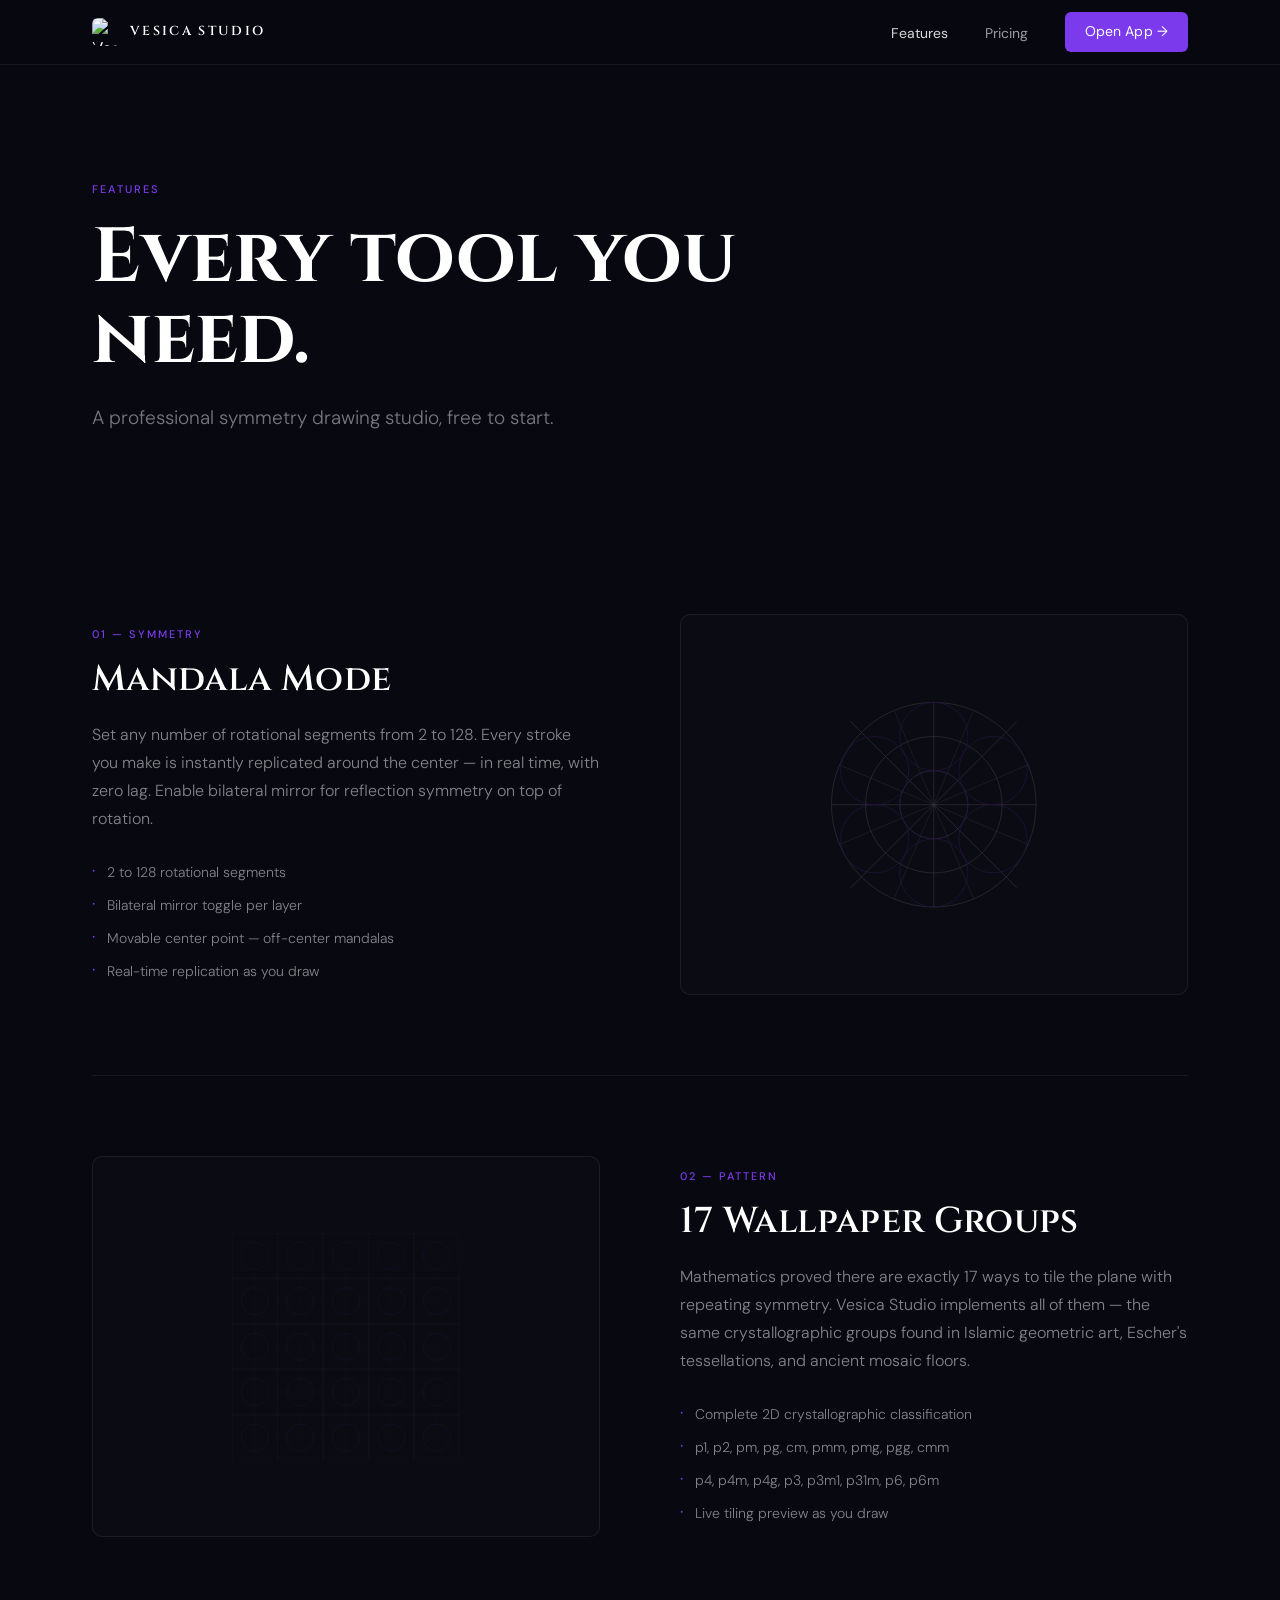
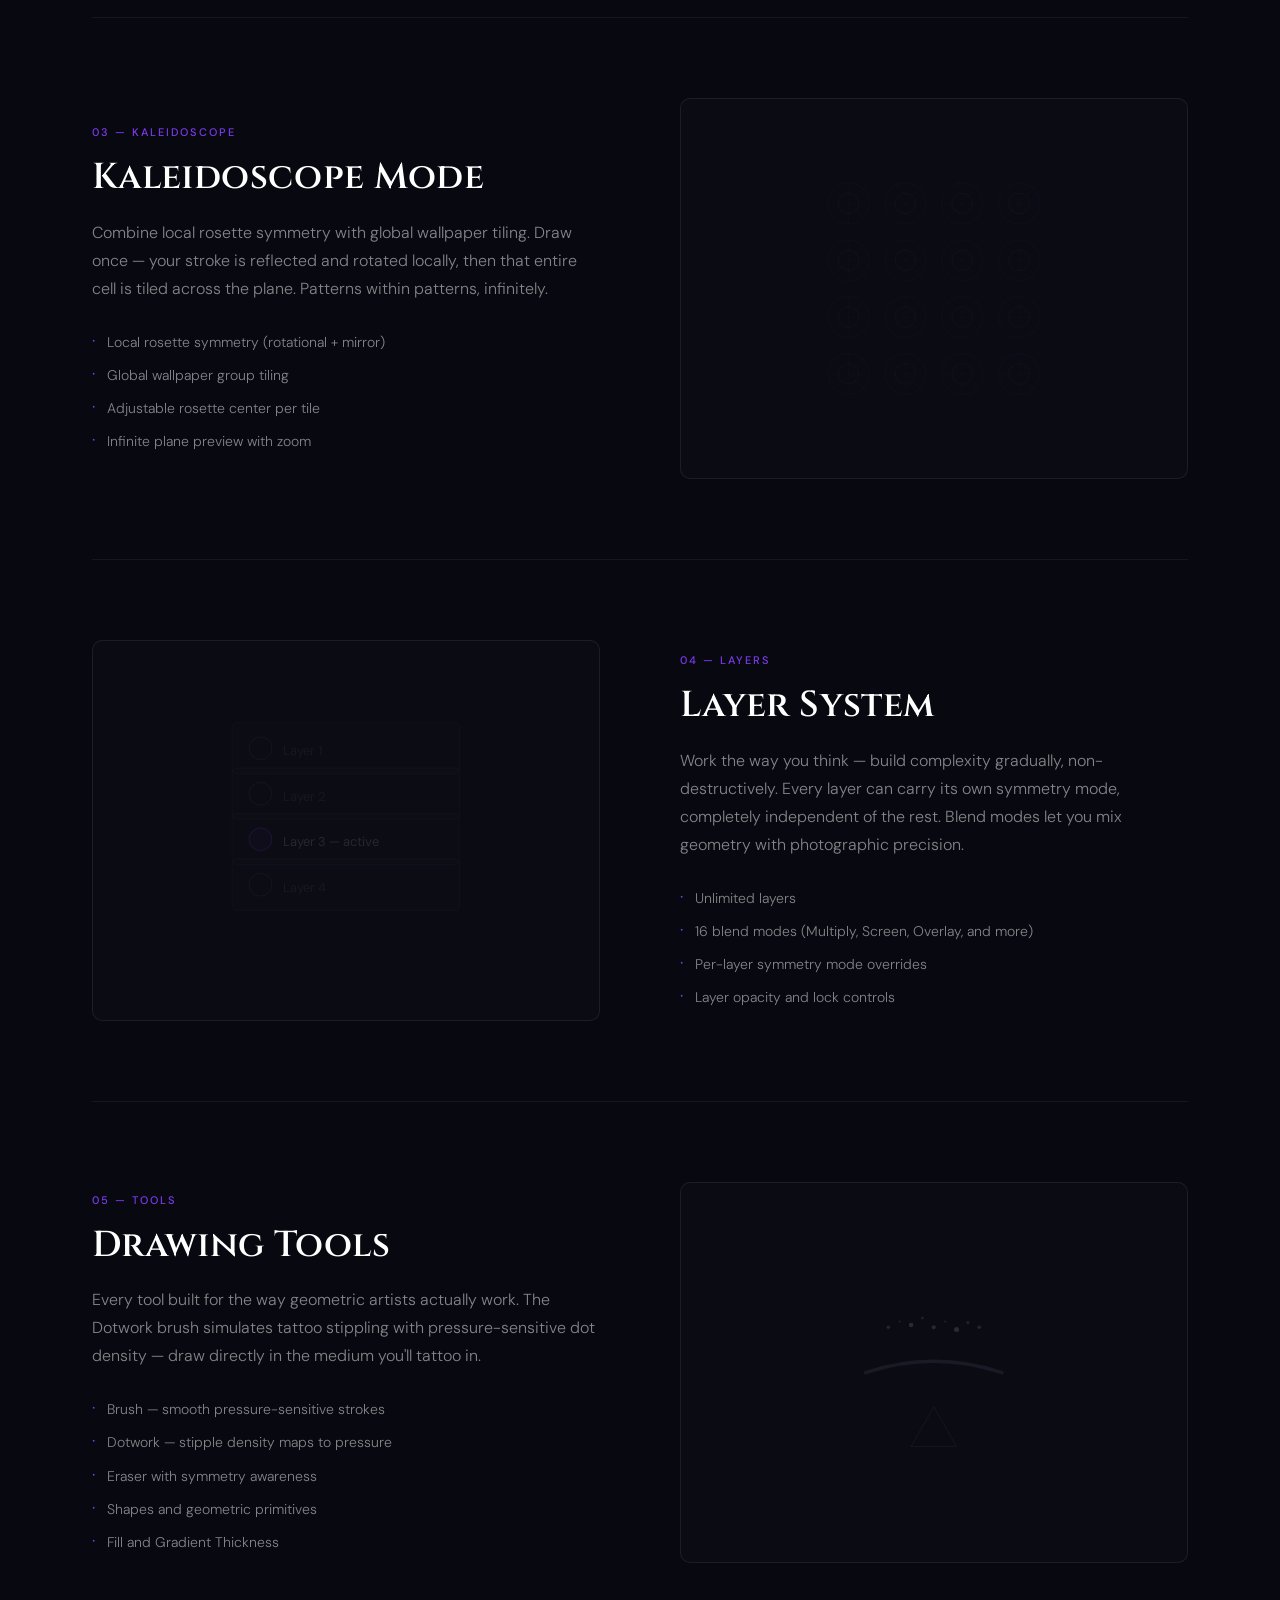
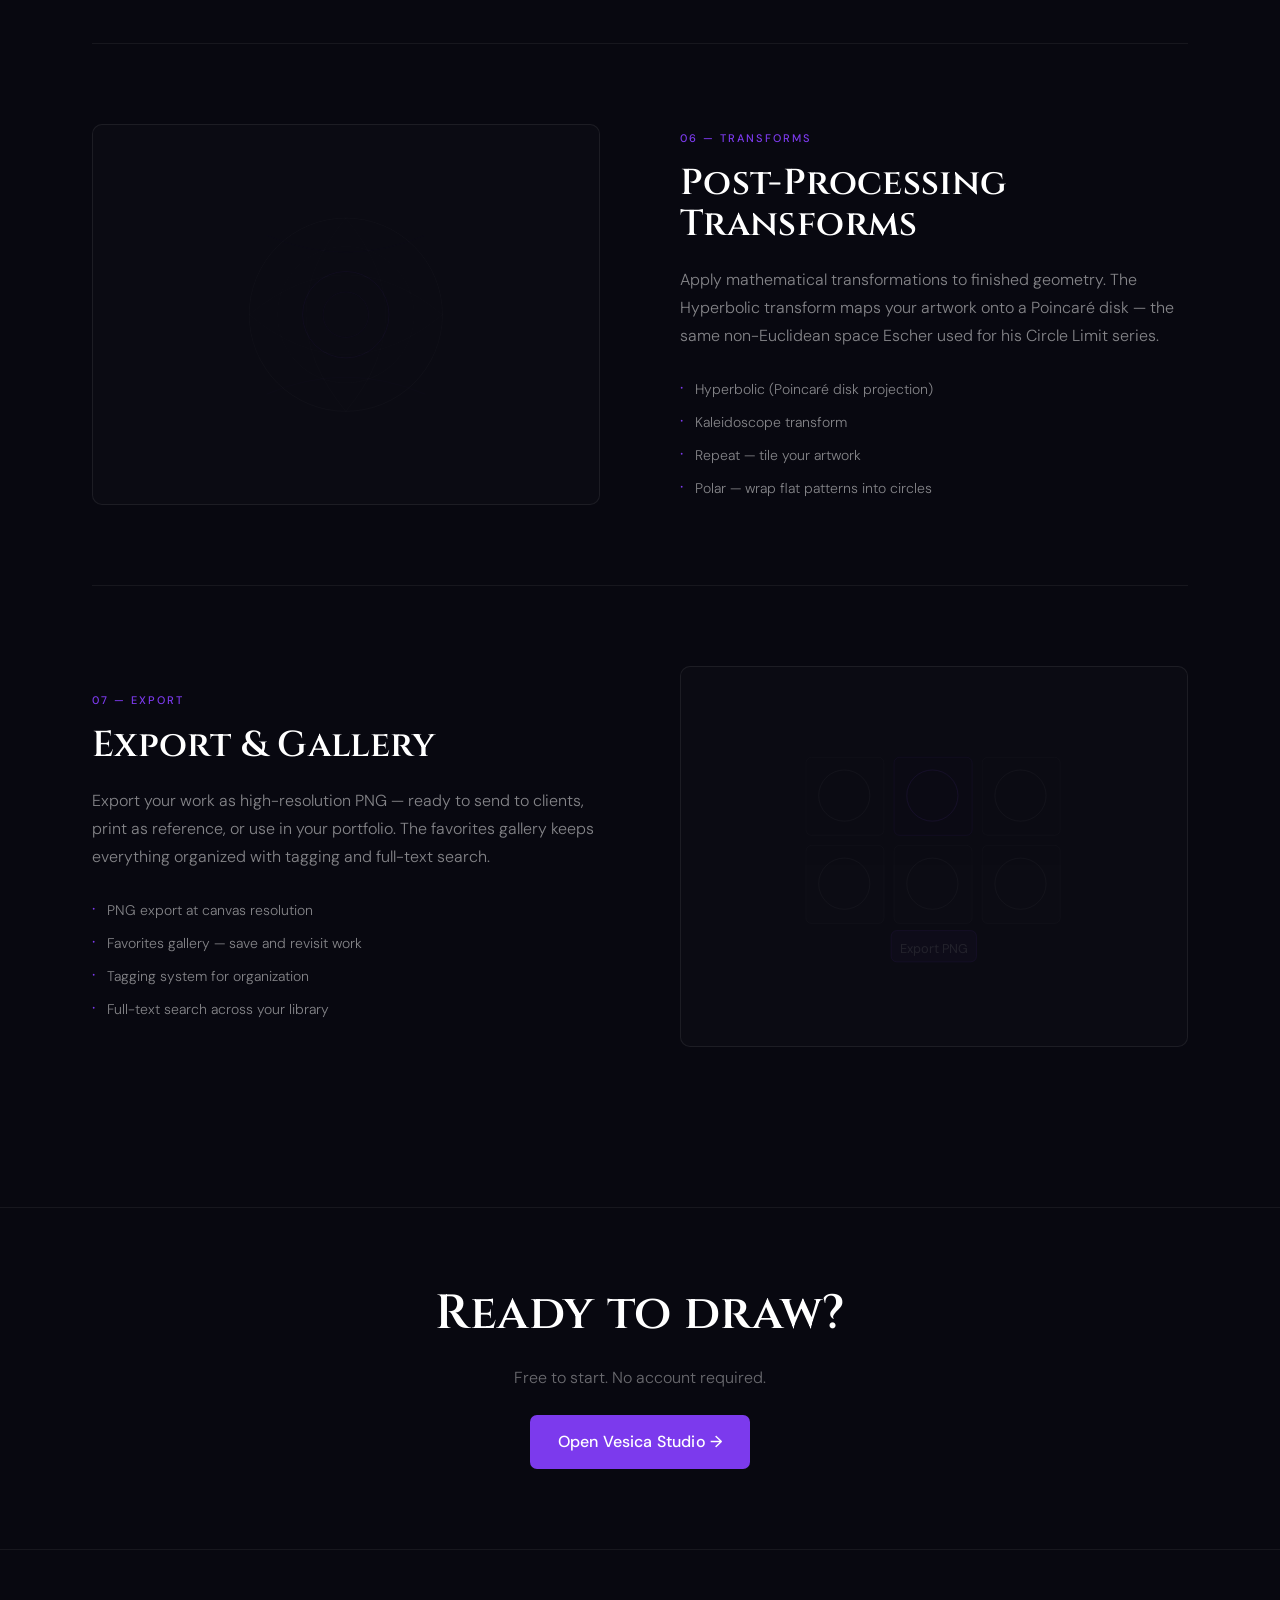
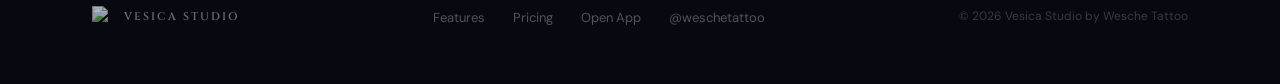
==== features.html @ 26179686 "feat: premium multi-page website — index, features, pricing, shared CSS - index.html: full-viewport " ====
<!DOCTYPE html>
<!-- vesica-studio -->
<html lang="en">
<head>
  <meta charset="UTF-8">
  <meta name="viewport" content="width=device-width, initial-scale=1.0">
  <title>Features — Vesica Studio</title>
  <meta name="description" content="Mandala mode, 17 wallpaper groups, kaleidoscopes, unlimited layers, dotwork tools, post-processing transforms, and PNG export. Every tool a geometric artist needs.">
  <link rel="icon" type="image/png" href="img/icon.png">
  <link rel="canonical" href="https://vesica.studio/features.html">
  <link rel="stylesheet" href="css/style.css">
</head>
<body>

  <!-- ══ NAV ══ -->
  <nav class="nav" role="navigation">
    <div class="container nav-inner">
      <a href="/" class="nav-logo" aria-label="Vesica Studio home">
        <img src="img/icon.png" alt="Vesica Studio logo — Seed of Life">
        <span class="nav-logo-text">VESICA STUDIO</span>
      </a>
      <ul class="nav-links" id="nav-links">
        <li><a href="features.html" style="color:rgba(255,255,255,0.85);">Features</a></li>
        <li><a href="pricing.html">Pricing</a></li>
        <li><a href="https://app.vesica.studio" class="nav-cta" target="_blank" rel="noopener">Open App →</a></li>
      </ul>
      <button class="nav-hamburger" id="nav-hamburger" aria-label="Toggle navigation" aria-expanded="false">
        <span></span><span></span><span></span>
      </button>
    </div>
  </nav>

  <!-- ══ PAGE HERO ══ -->
  <header class="page-hero">
    <div class="container">
      <p class="section-label">Features</p>
      <h1 class="page-hero-headline cinzel">Every tool you need.</h1>
      <p class="page-hero-sub">A professional symmetry drawing studio, free to start.</p>
    </div>
  </header>

  <!-- ══ FEATURE ROWS ══ -->
  <main class="features-list">
    <div class="container">

      <!-- 01 Mandala Mode -->
      <div class="feature-row">
        <div class="feature-text">
          <p class="feature-tag">01 — Symmetry</p>
          <h2 class="feature-title cinzel">Mandala Mode</h2>
          <p class="feature-desc">
            Set any number of rotational segments from 2 to 128. Every stroke you make is instantly replicated around the center — in real time, with zero lag. Enable bilateral mirror for reflection symmetry on top of rotation.
          </p>
          <ul class="feature-list">
            <li>2 to 128 rotational segments</li>
            <li>Bilateral mirror toggle per layer</li>
            <li>Movable center point — off-center mandalas</li>
            <li>Real-time replication as you draw</li>
          </ul>
        </div>
        <div class="feature-visual" aria-hidden="true">
          <svg viewBox="0 0 200 200" fill="none" xmlns="http://www.w3.org/2000/svg">
            <circle cx="100" cy="100" r="90" stroke="white" stroke-width="0.5"/>
            <circle cx="100" cy="100" r="60" stroke="white" stroke-width="0.5"/>
            <circle cx="100" cy="100" r="30" stroke="white" stroke-width="0.5"/>
            <line x1="100" y1="10" x2="100" y2="190" stroke="white" stroke-width="0.5"/>
            <line x1="10" y1="100" x2="190" y2="100" stroke="white" stroke-width="0.5"/>
            <line x1="27" y1="27" x2="173" y2="173" stroke="white" stroke-width="0.5"/>
            <line x1="173" y1="27" x2="27" y2="173" stroke="white" stroke-width="0.5"/>
            <line x1="17" y1="65" x2="183" y2="135" stroke="white" stroke-width="0.3"/>
            <line x1="17" y1="135" x2="183" y2="65" stroke="white" stroke-width="0.3"/>
            <line x1="65" y1="17" x2="135" y2="183" stroke="white" stroke-width="0.3"/>
            <line x1="135" y1="17" x2="65" y2="183" stroke="white" stroke-width="0.3"/>
            <!-- Seed of Life circles -->
            <circle cx="100" cy="40" r="30" stroke="#7c3aed" stroke-width="0.7"/>
            <circle cx="152" cy="70" r="30" stroke="#7c3aed" stroke-width="0.7"/>
            <circle cx="152" cy="130" r="30" stroke="#7c3aed" stroke-width="0.7"/>
            <circle cx="100" cy="160" r="30" stroke="#7c3aed" stroke-width="0.7"/>
            <circle cx="48" cy="130" r="30" stroke="#7c3aed" stroke-width="0.7"/>
            <circle cx="48" cy="70" r="30" stroke="#7c3aed" stroke-width="0.7"/>
            <circle cx="100" cy="100" r="30" stroke="#7c3aed" stroke-width="0.7"/>
          </svg>
        </div>
      </div>

      <!-- 02 Wallpaper Groups -->
      <div class="feature-row reverse">
        <div class="feature-text">
          <p class="feature-tag">02 — Pattern</p>
          <h2 class="feature-title cinzel">17 Wallpaper Groups</h2>
          <p class="feature-desc">
            Mathematics proved there are exactly 17 ways to tile the plane with repeating symmetry. Vesica Studio implements all of them — the same crystallographic groups found in Islamic geometric art, Escher's tessellations, and ancient mosaic floors.
          </p>
          <ul class="feature-list">
            <li>Complete 2D crystallographic classification</li>
            <li>p1, p2, pm, pg, cm, pmm, pmg, pgg, cmm</li>
            <li>p4, p4m, p4g, p3, p3m1, p31m, p6, p6m</li>
            <li>Live tiling preview as you draw</li>
          </ul>
        </div>
        <div class="feature-visual" aria-hidden="true">
          <svg viewBox="0 0 200 200" fill="none" xmlns="http://www.w3.org/2000/svg">
            <!-- Grid tiling pattern -->
            <defs>
              <pattern id="tile" x="0" y="0" width="40" height="40" patternUnits="userSpaceOnUse">
                <rect width="40" height="40" fill="none" stroke="rgba(255,255,255,0.4)" stroke-width="0.4"/>
                <circle cx="20" cy="20" r="12" fill="none" stroke="rgba(124,58,237,0.6)" stroke-width="0.6"/>
                <line x1="0" y1="20" x2="40" y2="20" stroke="rgba(255,255,255,0.15)" stroke-width="0.3"/>
                <line x1="20" y1="0" x2="20" y2="40" stroke="rgba(255,255,255,0.15)" stroke-width="0.3"/>
              </pattern>
            </defs>
            <rect width="200" height="200" fill="url(#tile)"/>
          </svg>
        </div>
      </div>

      <!-- 03 Kaleidoscope Mode -->
      <div class="feature-row">
        <div class="feature-text">
          <p class="feature-tag">03 — Kaleidoscope</p>
          <h2 class="feature-title cinzel">Kaleidoscope Mode</h2>
          <p class="feature-desc">
            Combine local rosette symmetry with global wallpaper tiling. Draw once — your stroke is reflected and rotated locally, then that entire cell is tiled across the plane. Patterns within patterns, infinitely.
          </p>
          <ul class="feature-list">
            <li>Local rosette symmetry (rotational + mirror)</li>
            <li>Global wallpaper group tiling</li>
            <li>Adjustable rosette center per tile</li>
            <li>Infinite plane preview with zoom</li>
          </ul>
        </div>
        <div class="feature-visual" aria-hidden="true">
          <svg viewBox="0 0 200 200" fill="none" xmlns="http://www.w3.org/2000/svg">
            <defs>
              <pattern id="kaleido" x="0" y="0" width="50" height="50" patternUnits="userSpaceOnUse">
                <circle cx="25" cy="25" r="18" fill="none" stroke="rgba(124,58,237,0.5)" stroke-width="0.5"/>
                <circle cx="25" cy="25" r="9" fill="none" stroke="rgba(255,255,255,0.3)" stroke-width="0.4"/>
                <line x1="7" y1="7" x2="43" y2="43" stroke="rgba(255,255,255,0.15)" stroke-width="0.3"/>
                <line x1="43" y1="7" x2="7" y2="43" stroke="rgba(255,255,255,0.15)" stroke-width="0.3"/>
                <line x1="25" y1="7" x2="25" y2="43" stroke="rgba(255,255,255,0.15)" stroke-width="0.3"/>
                <line x1="7" y1="25" x2="43" y2="25" stroke="rgba(255,255,255,0.15)" stroke-width="0.3"/>
              </pattern>
            </defs>
            <rect width="200" height="200" fill="url(#kaleido)"/>
          </svg>
        </div>
      </div>

      <!-- 04 Layer System -->
      <div class="feature-row reverse">
        <div class="feature-text">
          <p class="feature-tag">04 — Layers</p>
          <h2 class="feature-title cinzel">Layer System</h2>
          <p class="feature-desc">
            Work the way you think — build complexity gradually, non-destructively. Every layer can carry its own symmetry mode, completely independent of the rest. Blend modes let you mix geometry with photographic precision.
          </p>
          <ul class="feature-list">
            <li>Unlimited layers</li>
            <li>16 blend modes (Multiply, Screen, Overlay, and more)</li>
            <li>Per-layer symmetry mode overrides</li>
            <li>Layer opacity and lock controls</li>
          </ul>
        </div>
        <div class="feature-visual" aria-hidden="true">
          <svg viewBox="0 0 200 160" fill="none" xmlns="http://www.w3.org/2000/svg">
            <!-- Layer stack visualization -->
            <rect x="20" y="100" width="160" height="36" rx="3" fill="rgba(255,255,255,0.03)" stroke="rgba(255,255,255,0.12)" stroke-width="0.7"/>
            <rect x="20" y="68" width="160" height="36" rx="3" fill="rgba(255,255,255,0.03)" stroke="rgba(124,58,237,0.3)" stroke-width="0.7"/>
            <rect x="20" y="36" width="160" height="36" rx="3" fill="rgba(255,255,255,0.03)" stroke="rgba(255,255,255,0.12)" stroke-width="0.7"/>
            <rect x="20" y="4" width="160" height="36" rx="3" fill="rgba(255,255,255,0.03)" stroke="rgba(255,255,255,0.12)" stroke-width="0.7"/>
            <!-- Layer icons -->
            <circle cx="40" cy="118" r="8" fill="none" stroke="rgba(255,255,255,0.2)" stroke-width="0.7"/>
            <text x="56" y="123" fill="rgba(255,255,255,0.25)" font-size="9" font-family="DM Sans, sans-serif">Layer 4</text>
            <circle cx="40" cy="86" r="8" fill="rgba(124,58,237,0.15)" stroke="#7c3aed" stroke-width="0.7"/>
            <text x="56" y="91" fill="rgba(255,255,255,0.6)" font-size="9" font-family="DM Sans, sans-serif">Layer 3 — active</text>
            <circle cx="40" cy="54" r="8" fill="none" stroke="rgba(255,255,255,0.2)" stroke-width="0.7"/>
            <text x="56" y="59" fill="rgba(255,255,255,0.25)" font-size="9" font-family="DM Sans, sans-serif">Layer 2</text>
            <circle cx="40" cy="22" r="8" fill="none" stroke="rgba(255,255,255,0.2)" stroke-width="0.7"/>
            <text x="56" y="27" fill="rgba(255,255,255,0.25)" font-size="9" font-family="DM Sans, sans-serif">Layer 1</text>
          </svg>
        </div>
      </div>

      <!-- 05 Drawing Tools -->
      <div class="feature-row">
        <div class="feature-text">
          <p class="feature-tag">05 — Tools</p>
          <h2 class="feature-title cinzel">Drawing Tools</h2>
          <p class="feature-desc">
            Every tool built for the way geometric artists actually work. The Dotwork brush simulates tattoo stippling with pressure-sensitive dot density — draw directly in the medium you'll tattoo in.
          </p>
          <ul class="feature-list">
            <li>Brush — smooth pressure-sensitive strokes</li>
            <li>Dotwork — stipple density maps to pressure</li>
            <li>Eraser with symmetry awareness</li>
            <li>Shapes and geometric primitives</li>
            <li>Fill and Gradient Thickness</li>
          </ul>
        </div>
        <div class="feature-visual" aria-hidden="true">
          <svg viewBox="0 0 200 200" fill="none" xmlns="http://www.w3.org/2000/svg">
            <!-- Dotwork simulation -->
            <circle cx="60" cy="60" r="1.5" fill="rgba(255,255,255,0.6)"/>
            <circle cx="70" cy="55" r="1" fill="rgba(255,255,255,0.4)"/>
            <circle cx="80" cy="58" r="2" fill="rgba(255,255,255,0.7)"/>
            <circle cx="90" cy="52" r="1.2" fill="rgba(255,255,255,0.5)"/>
            <circle cx="100" cy="60" r="1.8" fill="rgba(255,255,255,0.65)"/>
            <circle cx="110" cy="55" r="1" fill="rgba(255,255,255,0.4)"/>
            <circle cx="120" cy="62" r="2.2" fill="rgba(255,255,255,0.7)"/>
            <circle cx="130" cy="56" r="1.4" fill="rgba(255,255,255,0.5)"/>
            <circle cx="140" cy="60" r="1.6" fill="rgba(255,255,255,0.6)"/>
            <!-- Brush stroke -->
            <path d="M 40 100 Q 100 80 160 100" stroke="rgba(255,255,255,0.35)" stroke-width="3" stroke-linecap="round"/>
            <path d="M 40 100 Q 100 80 160 100" stroke="rgba(124,58,237,0.5)" stroke-width="1.5" stroke-linecap="round" stroke-dasharray="4 6"/>
            <!-- Shape example -->
            <polygon points="100,130 120,165 80,165" fill="none" stroke="rgba(255,255,255,0.25)" stroke-width="0.8"/>
            <polygon points="100,130 120,165 80,165" fill="none" stroke="rgba(124,58,237,0.3)" stroke-width="0.4"/>
          </svg>
        </div>
      </div>

      <!-- 06 Post-Processing -->
      <div class="feature-row reverse">
        <div class="feature-text">
          <p class="feature-tag">06 — Transforms</p>
          <h2 class="feature-title cinzel">Post-Processing Transforms</h2>
          <p class="feature-desc">
            Apply mathematical transformations to finished geometry. The Hyperbolic transform maps your artwork onto a Poincaré disk — the same non-Euclidean space Escher used for his Circle Limit series.
          </p>
          <ul class="feature-list">
            <li>Hyperbolic (Poincaré disk projection)</li>
            <li>Kaleidoscope transform</li>
            <li>Repeat — tile your artwork</li>
            <li>Polar — wrap flat patterns into circles</li>
          </ul>
        </div>
        <div class="feature-visual" aria-hidden="true">
          <svg viewBox="0 0 200 200" fill="none" xmlns="http://www.w3.org/2000/svg">
            <!-- Poincare disk -->
            <circle cx="100" cy="100" r="85" stroke="rgba(255,255,255,0.15)" stroke-width="0.7"/>
            <circle cx="100" cy="100" r="60" stroke="rgba(255,255,255,0.1)" stroke-width="0.5"/>
            <circle cx="100" cy="100" r="38" stroke="rgba(124,58,237,0.4)" stroke-width="0.6"/>
            <circle cx="100" cy="100" r="20" stroke="rgba(124,58,237,0.3)" stroke-width="0.5"/>
            <!-- Hyperbolic lines -->
            <path d="M 15 100 Q 100 30 185 100" stroke="rgba(255,255,255,0.12)" stroke-width="0.5"/>
            <path d="M 15 100 Q 100 170 185 100" stroke="rgba(255,255,255,0.12)" stroke-width="0.5"/>
            <path d="M 100 15 Q 30 100 100 185" stroke="rgba(255,255,255,0.12)" stroke-width="0.5"/>
            <path d="M 100 15 Q 170 100 100 185" stroke="rgba(255,255,255,0.12)" stroke-width="0.5"/>
            <path d="M 30 30 Q 100 60 170 30" stroke="rgba(124,58,237,0.2)" stroke-width="0.4"/>
            <path d="M 30 170 Q 100 140 170 170" stroke="rgba(124,58,237,0.2)" stroke-width="0.4"/>
          </svg>
        </div>
      </div>

      <!-- 07 Export -->
      <div class="feature-row">
        <div class="feature-text">
          <p class="feature-tag">07 — Export</p>
          <h2 class="feature-title cinzel">Export &amp; Gallery</h2>
          <p class="feature-desc">
            Export your work as high-resolution PNG — ready to send to clients, print as reference, or use in your portfolio. The favorites gallery keeps everything organized with tagging and full-text search.
          </p>
          <ul class="feature-list">
            <li>PNG export at canvas resolution</li>
            <li>Favorites gallery — save and revisit work</li>
            <li>Tagging system for organization</li>
            <li>Full-text search across your library</li>
          </ul>
        </div>
        <div class="feature-visual" aria-hidden="true">
          <svg viewBox="0 0 200 160" fill="none" xmlns="http://www.w3.org/2000/svg">
            <!-- Gallery grid -->
            <rect x="10" y="10" width="55" height="55" rx="4" fill="rgba(255,255,255,0.03)" stroke="rgba(255,255,255,0.1)" stroke-width="0.7"/>
            <rect x="72" y="10" width="55" height="55" rx="4" fill="rgba(124,58,237,0.06)" stroke="rgba(124,58,237,0.3)" stroke-width="0.7"/>
            <rect x="134" y="10" width="55" height="55" rx="4" fill="rgba(255,255,255,0.03)" stroke="rgba(255,255,255,0.1)" stroke-width="0.7"/>
            <rect x="10" y="72" width="55" height="55" rx="4" fill="rgba(255,255,255,0.03)" stroke="rgba(255,255,255,0.1)" stroke-width="0.7"/>
            <rect x="72" y="72" width="55" height="55" rx="4" fill="rgba(255,255,255,0.03)" stroke="rgba(255,255,255,0.1)" stroke-width="0.7"/>
            <rect x="134" y="72" width="55" height="55" rx="4" fill="rgba(255,255,255,0.03)" stroke="rgba(255,255,255,0.1)" stroke-width="0.7"/>
            <!-- Mini geometry in cells -->
            <circle cx="37" cy="37" r="18" stroke="rgba(255,255,255,0.2)" stroke-width="0.6"/>
            <circle cx="99" cy="37" r="18" stroke="rgba(124,58,237,0.6)" stroke-width="0.6"/>
            <circle cx="161" cy="37" r="18" stroke="rgba(255,255,255,0.2)" stroke-width="0.6"/>
            <circle cx="37" cy="99" r="18" stroke="rgba(255,255,255,0.2)" stroke-width="0.6"/>
            <circle cx="99" cy="99" r="18" stroke="rgba(255,255,255,0.2)" stroke-width="0.6"/>
            <circle cx="161" cy="99" r="18" stroke="rgba(255,255,255,0.2)" stroke-width="0.6"/>
            <!-- PNG export arrow -->
            <rect x="70" y="132" width="60" height="22" rx="4" fill="rgba(124,58,237,0.15)" stroke="rgba(124,58,237,0.4)" stroke-width="0.7"/>
            <text x="100" y="148" text-anchor="middle" fill="rgba(255,255,255,0.5)" font-size="9" font-family="DM Sans, sans-serif">Export PNG</text>
          </svg>
        </div>
      </div>

    </div>
  </main>

  <!-- ══ BOTTOM CTA ══ -->
  <section class="section-sm" style="border-top:1px solid rgba(255,255,255,0.06);">
    <div class="container" style="display:flex;flex-direction:column;align-items:center;gap:24px;text-align:center;">
      <h2 class="section-heading cinzel" style="max-width:500px;">Ready to draw?</h2>
      <p style="color:rgba(255,255,255,0.4);font-size:16px;font-weight:300;">Free to start. No account required.</p>
      <a href="https://app.vesica.studio" class="btn-primary" target="_blank" rel="noopener">Open Vesica Studio →</a>
    </div>
  </section>

  <!-- ══ FOOTER ══ -->
  <footer class="footer" role="contentinfo">
    <div class="container footer-inner">
      <a href="/" class="footer-logo" aria-label="Vesica Studio">
        <img src="img/icon.png" alt="Vesica Studio — Seed of Life icon">
        <span class="footer-logo-text">VESICA STUDIO</span>
      </a>
      <nav class="footer-links" aria-label="Footer navigation">
        <a href="features.html">Features</a>
        <a href="pricing.html">Pricing</a>
        <a href="https://app.vesica.studio" target="_blank" rel="noopener">Open App</a>
        <a href="https://instagram.com/weschetattoo" target="_blank" rel="noopener">@weschetattoo</a>
      </nav>
      <p class="footer-copy">© 2026 Vesica Studio by Wesche Tattoo</p>
    </div>
  </footer>

  <script>
    const hamburger = document.getElementById('nav-hamburger');
    const navLinks = document.getElementById('nav-links');
    hamburger.addEventListener('click', () => {
      const open = navLinks.classList.toggle('open');
      hamburger.setAttribute('aria-expanded', open);
    });
    navLinks.querySelectorAll('a').forEach(a => {
      a.addEventListener('click', () => {
        navLinks.classList.remove('open');
        hamburger.setAttribute('aria-expanded', false);
      });
    });
  </script>

</body>
</html>
---- css/style.css ----
/* vesica-studio */
/* ============================================================
   Vesica Studio — Shared Stylesheet
   Design: dark #080810, accent #7c3aed, DM Sans + Cinzel
   ============================================================ */

@import url('https://fonts.googleapis.com/css2?family=Cinzel:wght@400;600;700&family=DM+Sans:ital,opsz,wght@0,9..40,300;0,9..40,400;0,9..40,500;0,9..40,600;1,9..40,300;1,9..40,400&display=swap');

/* ── Reset ── */
*, *::before, *::after { box-sizing: border-box; margin: 0; padding: 0; }
html { scroll-behavior: smooth; }
body {
  background: #080810;
  color: #ffffff;
  font-family: 'DM Sans', sans-serif;
  font-size: 17px;
  line-height: 1.65;
  -webkit-font-smoothing: antialiased;
}
img { display: block; max-width: 100%; }
a { color: inherit; text-decoration: none; }
ul { list-style: none; }

/* ── Typography scale ── */
.cinzel { font-family: 'Cinzel', serif; }

/* ── Max-width container ── */
.container {
  width: 100%;
  max-width: 1160px;
  margin: 0 auto;
  padding: 0 32px;
}

/* ══════════════════════════════════════════
   NAV
══════════════════════════════════════════ */
.nav {
  position: fixed;
  top: 0;
  left: 0;
  right: 0;
  z-index: 100;
  border-bottom: 1px solid rgba(255,255,255,0.06);
  background: rgba(8,8,16,0.85);
  backdrop-filter: blur(12px);
  -webkit-backdrop-filter: blur(12px);
}
.nav-inner {
  display: flex;
  align-items: center;
  justify-content: space-between;
  height: 64px;
  gap: 40px;
}
.nav-logo {
  display: flex;
  align-items: center;
  gap: 10px;
  flex-shrink: 0;
}
.nav-logo img {
  width: 28px;
  height: 28px;
  border-radius: 6px;
}
.nav-logo-text {
  font-family: 'Cinzel', serif;
  font-size: 13px;
  font-weight: 600;
  letter-spacing: 0.18em;
  color: #fff;
}
.nav-links {
  display: flex;
  align-items: center;
  gap: 36px;
  margin-left: auto;
}
.nav-links a {
  font-size: 14px;
  font-weight: 400;
  color: rgba(255,255,255,0.6);
  letter-spacing: 0.01em;
  transition: color 0.2s;
}
.nav-links a:hover { color: #fff; }
.nav-cta {
  display: inline-flex;
  align-items: center;
  padding: 8px 20px;
  background: #7c3aed;
  border-radius: 6px;
  font-size: 14px;
  font-weight: 500;
  color: #fff !important;
  letter-spacing: 0.01em;
  transition: background 0.2s, opacity 0.2s;
  flex-shrink: 0;
}
.nav-cta:hover { background: #6d28d9; }

/* Mobile hamburger */
.nav-hamburger {
  display: none;
  flex-direction: column;
  gap: 5px;
  cursor: pointer;
  padding: 4px;
  background: none;
  border: none;
}
.nav-hamburger span {
  display: block;
  width: 22px;
  height: 1.5px;
  background: rgba(255,255,255,0.7);
  transition: 0.2s;
}

/* ══════════════════════════════════════════
   HERO — HOME
══════════════════════════════════════════ */
.hero {
  min-height: 100vh;
  display: flex;
  align-items: center;
  padding-top: 64px;
}
.hero-inner {
  display: grid;
  grid-template-columns: 1fr 1fr;
  gap: 80px;
  align-items: center;
  padding: 80px 32px;
  max-width: 1160px;
  margin: 0 auto;
  width: 100%;
}
.hero-headline {
  font-family: 'Cinzel', serif;
  font-size: clamp(52px, 7vw, 96px);
  font-weight: 700;
  line-height: 1.0;
  letter-spacing: -0.01em;
  color: #fff;
  margin-bottom: 28px;
}
.hero-body {
  font-size: 18px;
  font-weight: 300;
  color: rgba(255,255,255,0.55);
  line-height: 1.7;
  max-width: 440px;
  margin-bottom: 40px;
}
.btn-primary {
  display: inline-flex;
  align-items: center;
  gap: 8px;
  padding: 14px 28px;
  background: #7c3aed;
  border-radius: 7px;
  font-size: 16px;
  font-weight: 500;
  color: #fff;
  letter-spacing: 0.01em;
  transition: background 0.2s, transform 0.15s;
}
.btn-primary:hover { background: #6d28d9; transform: translateY(-1px); }

.btn-ghost {
  display: inline-flex;
  align-items: center;
  gap: 8px;
  padding: 14px 28px;
  border: 1px solid rgba(255,255,255,0.15);
  border-radius: 7px;
  font-size: 16px;
  font-weight: 400;
  color: rgba(255,255,255,0.7);
  letter-spacing: 0.01em;
  transition: border-color 0.2s, color 0.2s;
}
.btn-ghost:hover { border-color: rgba(255,255,255,0.35); color: #fff; }

/* Device frame for screenshot */
.device-frame {
  position: relative;
  border-radius: 14px;
  border: 1px solid rgba(124,58,237,0.3);
  overflow: hidden;
  box-shadow:
    0 0 0 1px rgba(255,255,255,0.04),
    0 40px 80px rgba(0,0,0,0.6);
}
.device-frame img {
  width: 100%;
  display: block;
  border-radius: 13px;
}
/* Subtle top bar */
.device-frame::before {
  content: '';
  position: absolute;
  top: 0; left: 0; right: 0;
  height: 2px;
  background: linear-gradient(90deg, transparent, rgba(124,58,237,0.5), transparent);
  z-index: 2;
}

/* ══════════════════════════════════════════
   SECTION: WHAT YOU CAN MAKE
══════════════════════════════════════════ */
.section { padding: 120px 0; }
.section-sm { padding: 80px 0; }

.section-label {
  font-size: 11px;
  font-weight: 500;
  letter-spacing: 0.2em;
  text-transform: uppercase;
  color: #7c3aed;
  margin-bottom: 20px;
}

.make-grid {
  display: grid;
  grid-template-columns: repeat(3, 1fr);
  gap: 0;
  border: 1px solid rgba(255,255,255,0.08);
  border-radius: 10px;
  overflow: hidden;
  margin-top: 60px;
}
.make-item {
  padding: 48px 40px;
  border-right: 1px solid rgba(255,255,255,0.08);
}
.make-item:last-child { border-right: none; }

.make-number {
  font-size: 11px;
  letter-spacing: 0.15em;
  color: rgba(255,255,255,0.2);
  margin-bottom: 20px;
  font-variant-numeric: tabular-nums;
}
.make-title {
  font-family: 'Cinzel', serif;
  font-size: 18px;
  font-weight: 600;
  color: #fff;
  margin-bottom: 16px;
  letter-spacing: 0.02em;
}
.make-desc {
  font-size: 15px;
  font-weight: 300;
  color: rgba(255,255,255,0.5);
  line-height: 1.7;
}

/* ══════════════════════════════════════════
   PULL QUOTE
══════════════════════════════════════════ */
.pull-quote-section {
  padding: 120px 0;
  border-top: 1px solid rgba(255,255,255,0.06);
  border-bottom: 1px solid rgba(255,255,255,0.06);
}
.pull-quote {
  font-family: 'Cinzel', serif;
  font-size: clamp(22px, 3.5vw, 42px);
  font-weight: 400;
  line-height: 1.4;
  color: rgba(255,255,255,0.9);
  text-align: center;
  max-width: 760px;
  margin: 0 auto 24px;
  font-style: italic;
}
.pull-quote-attribution {
  text-align: center;
  font-size: 13px;
  letter-spacing: 0.1em;
  color: rgba(255,255,255,0.3);
  text-transform: uppercase;
}

/* ══════════════════════════════════════════
   PLATFORMS
══════════════════════════════════════════ */
.platforms-section { padding: 100px 0; }
.platforms-list {
  display: flex;
  align-items: center;
  gap: 0;
  flex-wrap: wrap;
  margin-bottom: 20px;
}
.platforms-list li {
  font-size: 16px;
  font-weight: 400;
  color: rgba(255,255,255,0.6);
  padding: 0 24px;
  border-right: 1px solid rgba(255,255,255,0.12);
}
.platforms-list li:first-child { padding-left: 0; }
.platforms-list li:last-child { border-right: none; }
.platforms-note {
  font-size: 14px;
  color: rgba(255,255,255,0.3);
  margin-top: 16px;
}

/* ══════════════════════════════════════════
   FEATURES PAGE HERO
══════════════════════════════════════════ */
.page-hero {
  padding: 180px 0 100px;
}
.page-hero-headline {
  font-family: 'Cinzel', serif;
  font-size: clamp(40px, 6vw, 80px);
  font-weight: 700;
  line-height: 1.05;
  color: #fff;
  margin-bottom: 24px;
  max-width: 700px;
}
.page-hero-sub {
  font-size: 19px;
  font-weight: 300;
  color: rgba(255,255,255,0.45);
  max-width: 520px;
  line-height: 1.6;
}

/* ══════════════════════════════════════════
   FEATURE SECTIONS (alternating)
══════════════════════════════════════════ */
.features-list { padding-bottom: 80px; }

.feature-row {
  display: grid;
  grid-template-columns: 1fr 1fr;
  gap: 80px;
  align-items: center;
  padding: 80px 0;
  border-top: 1px solid rgba(255,255,255,0.06);
}
.feature-row:first-child { border-top: none; }
.feature-row.reverse .feature-text { order: 2; }
.feature-row.reverse .feature-visual { order: 1; }

.feature-tag {
  font-size: 11px;
  font-weight: 500;
  letter-spacing: 0.18em;
  text-transform: uppercase;
  color: #7c3aed;
  margin-bottom: 16px;
}
.feature-title {
  font-family: 'Cinzel', serif;
  font-size: clamp(24px, 3vw, 36px);
  font-weight: 600;
  color: #fff;
  margin-bottom: 20px;
  line-height: 1.15;
  letter-spacing: 0.01em;
}
.feature-desc {
  font-size: 16px;
  font-weight: 300;
  color: rgba(255,255,255,0.5);
  line-height: 1.75;
  margin-bottom: 28px;
}
.feature-list {
  display: flex;
  flex-direction: column;
  gap: 10px;
}
.feature-list li {
  display: flex;
  align-items: flex-start;
  gap: 12px;
  font-size: 14px;
  color: rgba(255,255,255,0.5);
  font-weight: 300;
}
.feature-list li::before {
  content: '·';
  color: #7c3aed;
  font-size: 18px;
  line-height: 1.2;
  flex-shrink: 0;
}

/* Feature visual placeholder (geometric SVG art) */
.feature-visual {
  aspect-ratio: 4/3;
  border: 1px solid rgba(255,255,255,0.07);
  border-radius: 10px;
  display: flex;
  align-items: center;
  justify-content: center;
  background: rgba(255,255,255,0.015);
  overflow: hidden;
  position: relative;
}
.feature-visual svg {
  width: 60%;
  height: 60%;
  opacity: 0.18;
}

/* ══════════════════════════════════════════
   PRICING PAGE
══════════════════════════════════════════ */
.pricing-grid {
  display: grid;
  grid-template-columns: repeat(3, 1fr);
  gap: 1px;
  background: rgba(255,255,255,0.07);
  border-radius: 10px;
  overflow: hidden;
  margin-top: 64px;
}
.pricing-card {
  background: #080810;
  padding: 48px 40px;
  position: relative;
  display: flex;
  flex-direction: column;
}
.pricing-card.featured {
  background: rgba(124,58,237,0.04);
  outline: 1px solid #7c3aed;
  outline-offset: -1px;
  border-radius: 0;
  z-index: 2;
}
.pricing-popular {
  font-size: 10px;
  font-weight: 500;
  letter-spacing: 0.2em;
  text-transform: uppercase;
  color: #7c3aed;
  margin-bottom: 20px;
}
.pricing-name {
  font-family: 'Cinzel', serif;
  font-size: 14px;
  font-weight: 600;
  letter-spacing: 0.12em;
  text-transform: uppercase;
  color: rgba(255,255,255,0.5);
  margin-bottom: 16px;
}
.pricing-price {
  font-size: 52px;
  font-weight: 300;
  color: #fff;
  line-height: 1;
  margin-bottom: 6px;
  letter-spacing: -0.02em;
}
.pricing-price sup {
  font-size: 22px;
  font-weight: 300;
  vertical-align: super;
  letter-spacing: 0;
}
.pricing-period {
  font-size: 13px;
  color: rgba(255,255,255,0.3);
  margin-bottom: 40px;
}
.pricing-divider {
  height: 1px;
  background: rgba(255,255,255,0.07);
  margin-bottom: 32px;
}
.pricing-features {
  display: flex;
  flex-direction: column;
  gap: 14px;
  flex: 1;
  margin-bottom: 40px;
}
.pricing-features li {
  display: flex;
  align-items: flex-start;
  gap: 12px;
  font-size: 14px;
  color: rgba(255,255,255,0.55);
  font-weight: 300;
  line-height: 1.5;
}
.pricing-features li .check {
  width: 16px;
  height: 16px;
  flex-shrink: 0;
  margin-top: 2px;
  color: rgba(124,58,237,0.7);
}
.pricing-cta {
  display: block;
  text-align: center;
  padding: 13px 20px;
  border-radius: 6px;
  font-size: 14px;
  font-weight: 500;
  transition: 0.2s;
}
.pricing-cta.ghost {
  border: 1px solid rgba(255,255,255,0.12);
  color: rgba(255,255,255,0.5);
}
.pricing-cta.ghost:hover { border-color: rgba(255,255,255,0.25); color: #fff; }
.pricing-cta.solid {
  background: #7c3aed;
  color: #fff;
}
.pricing-cta.solid:hover { background: #6d28d9; }

.pricing-below {
  margin-top: 56px;
  display: flex;
  flex-direction: column;
  align-items: center;
  gap: 16px;
  text-align: center;
}
.pricing-tagline {
  font-size: 15px;
  color: rgba(255,255,255,0.35);
}
.pricing-tagline strong {
  color: rgba(255,255,255,0.65);
  font-weight: 400;
}
.pricing-free-cta {
  font-size: 14px;
  color: rgba(255,255,255,0.3);
}

/* ══════════════════════════════════════════
   FOOTER
══════════════════════════════════════════ */
.footer {
  border-top: 1px solid rgba(255,255,255,0.06);
  padding: 56px 0;
}
.footer-inner {
  display: flex;
  align-items: center;
  justify-content: space-between;
  flex-wrap: wrap;
  gap: 24px;
}
.footer-logo {
  display: flex;
  align-items: center;
  gap: 10px;
}
.footer-logo img { width: 22px; height: 22px; opacity: 0.7; }
.footer-logo-text {
  font-family: 'Cinzel', serif;
  font-size: 11px;
  font-weight: 600;
  letter-spacing: 0.18em;
  color: rgba(255,255,255,0.4);
}
.footer-links {
  display: flex;
  align-items: center;
  gap: 28px;
}
.footer-links a {
  font-size: 13px;
  color: rgba(255,255,255,0.3);
  transition: color 0.2s;
}
.footer-links a:hover { color: rgba(255,255,255,0.65); }
.footer-copy {
  font-size: 12px;
  color: rgba(255,255,255,0.2);
}

/* ══════════════════════════════════════════
   UTILITIES
══════════════════════════════════════════ */
.text-violet { color: #7c3aed; }
.text-dim { color: rgba(255,255,255,0.4); }

/* ══════════════════════════════════════════
   SECTION HEADINGS
══════════════════════════════════════════ */
.section-heading {
  font-family: 'Cinzel', serif;
  font-size: clamp(28px, 4vw, 48px);
  font-weight: 600;
  line-height: 1.1;
  color: #fff;
  letter-spacing: 0.01em;
}

/* ══════════════════════════════════════════
   RESPONSIVE
══════════════════════════════════════════ */
@media (max-width: 900px) {
  .hero-inner {
    grid-template-columns: 1fr;
    gap: 48px;
    padding: 60px 24px;
  }
  .hero-headline { font-size: clamp(44px, 12vw, 72px); }
  .device-frame { max-width: 560px; margin: 0 auto; }

  .make-grid {
    grid-template-columns: 1fr;
  }
  .make-item {
    border-right: none;
    border-bottom: 1px solid rgba(255,255,255,0.08);
  }
  .make-item:last-child { border-bottom: none; }

  .feature-row {
    grid-template-columns: 1fr;
    gap: 40px;
  }
  .feature-row.reverse .feature-text { order: 1; }
  .feature-row.reverse .feature-visual { order: 2; }

  .pricing-grid {
    grid-template-columns: 1fr;
    background: none;
    gap: 16px;
  }
  .pricing-card {
    border: 1px solid rgba(255,255,255,0.08);
    border-radius: 10px;
  }
  .pricing-card.featured {
    border-color: #7c3aed;
    border-radius: 10px;
    outline: none;
    border-width: 1px;
  }

  .footer-inner {
    flex-direction: column;
    align-items: flex-start;
    gap: 20px;
  }

  .platforms-list { gap: 0; }
  .platforms-list li {
    padding: 6px 16px;
    border-right: none;
    border-bottom: 1px solid rgba(255,255,255,0.08);
    width: 100%;
  }
  .platforms-list li:first-child { padding-left: 16px; }

  .container { padding: 0 20px; }
}

@media (max-width: 640px) {
  .nav-links { display: none; }
  .nav-hamburger { display: flex; }
  .nav-links.open {
    display: flex;
    flex-direction: column;
    position: absolute;
    top: 64px; left: 0; right: 0;
    background: #080810;
    border-bottom: 1px solid rgba(255,255,255,0.08);
    padding: 20px 24px;
    gap: 20px;
  }
  .nav-links.open .nav-cta { align-self: flex-start; }
  .page-hero { padding: 140px 0 60px; }
  .section { padding: 80px 0; }
  .pull-quote-section { padding: 80px 0; }
  .pricing-card { padding: 36px 24px; }
  .make-item { padding: 36px 24px; }
}
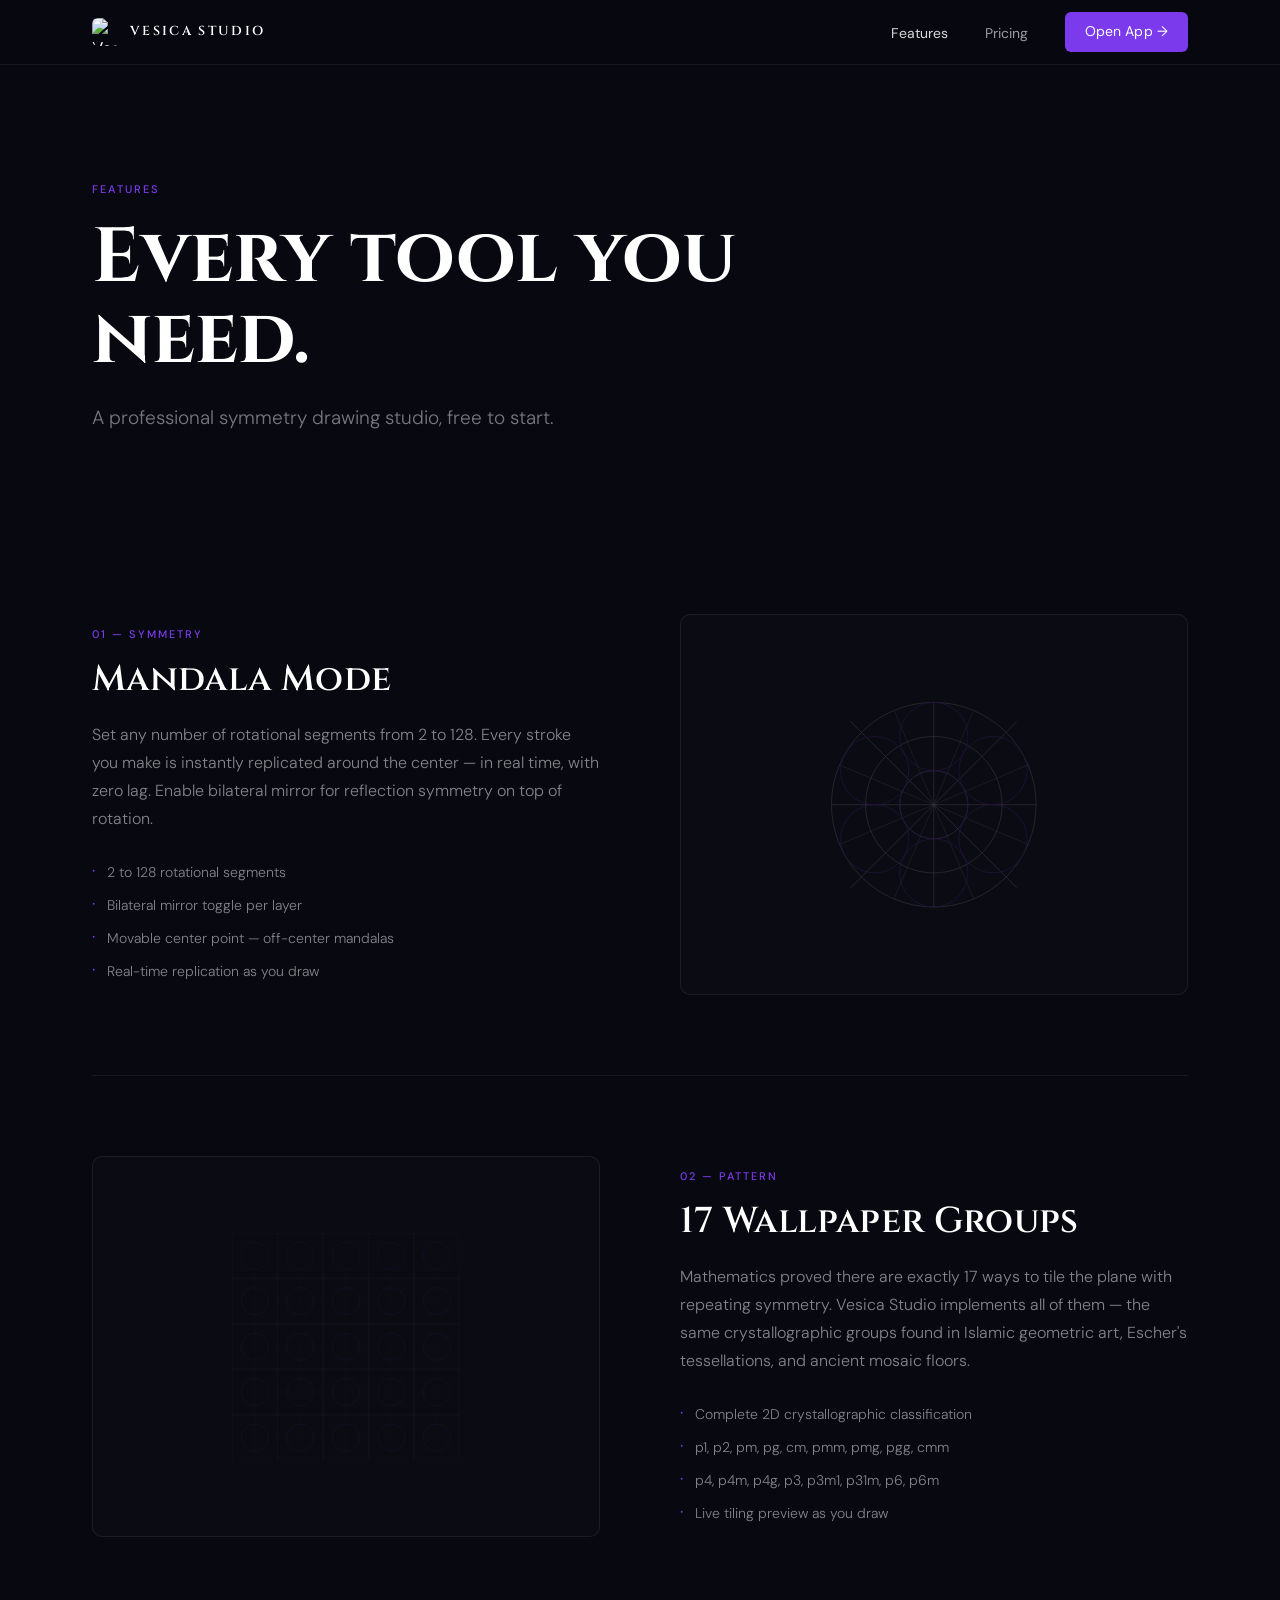
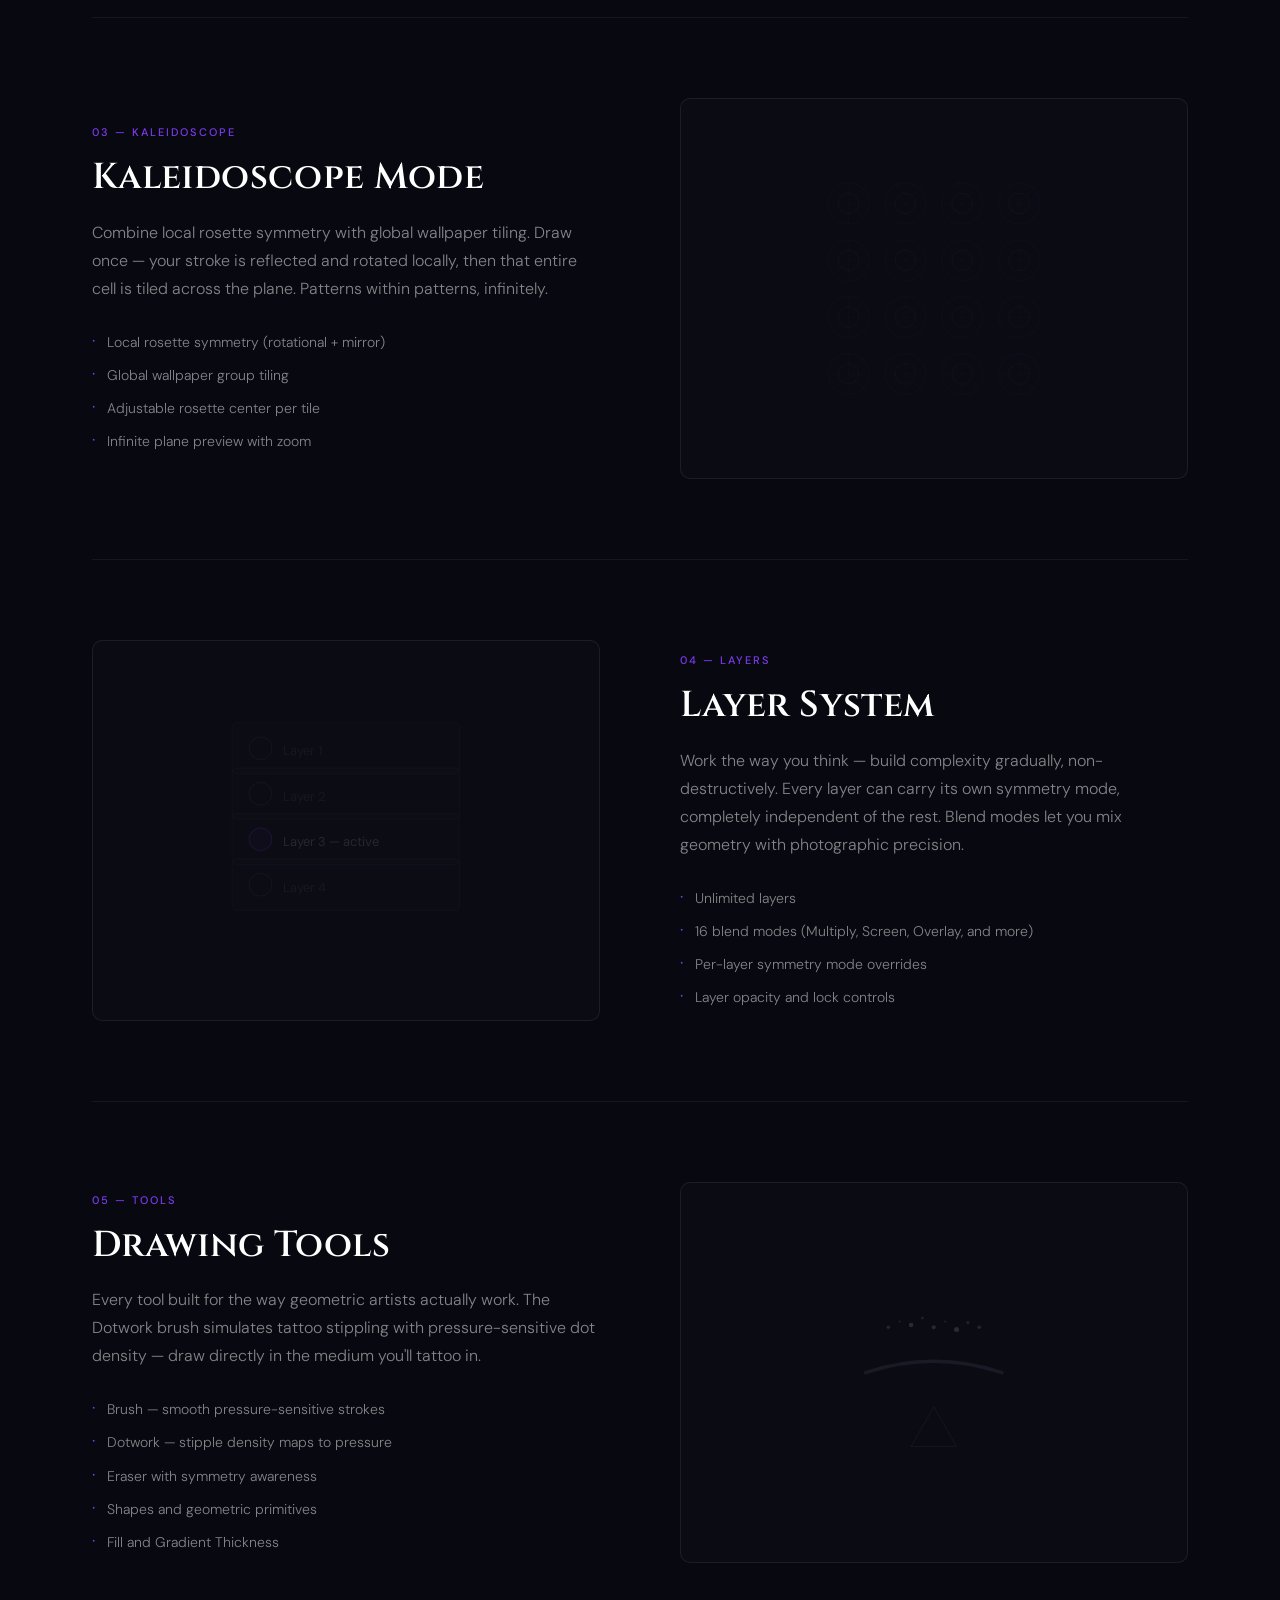
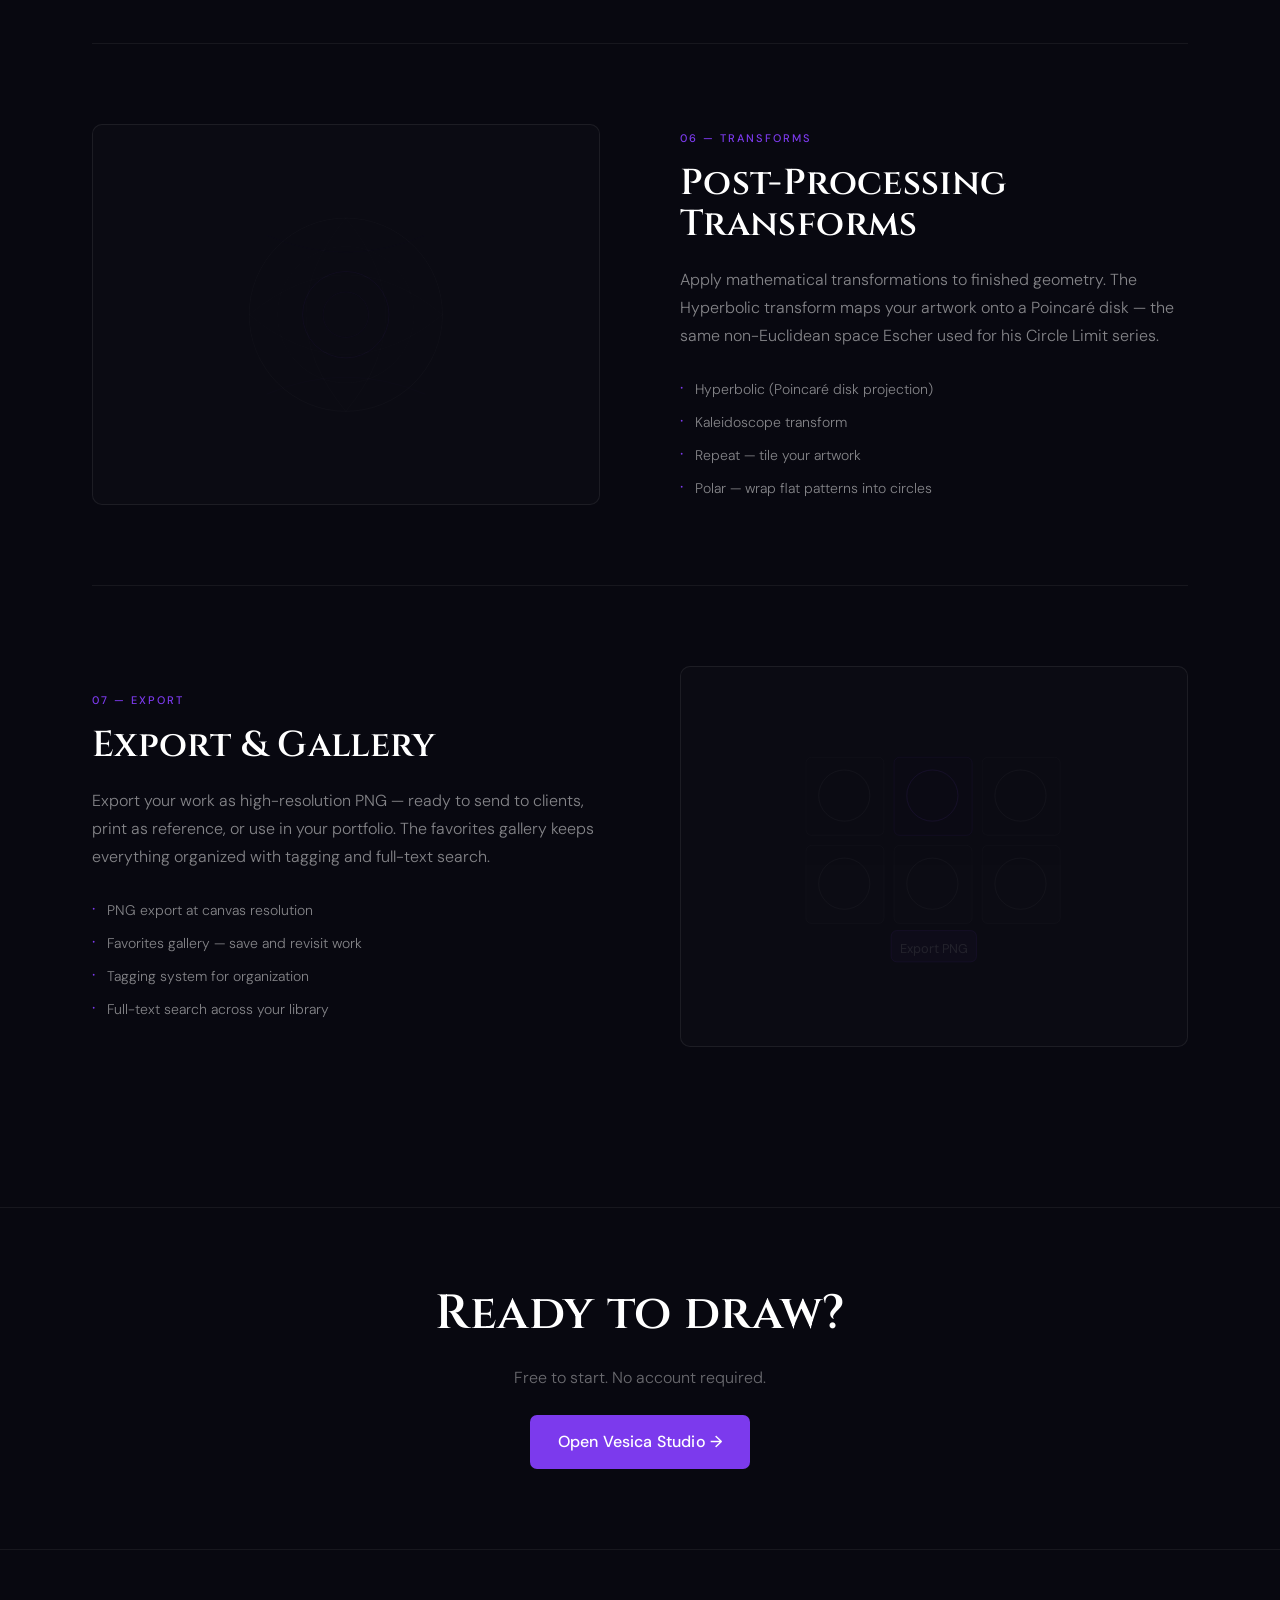
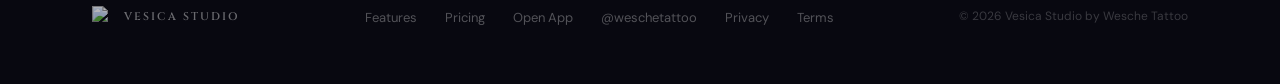
==== commit 1bbaab5c: "Add privacy, terms, cookies policies with Vesica branding; fix footer links" ====
--- a/features.html
+++ b/features.html
@@ -9,6 +9,20 @@
   <link rel="icon" type="image/png" href="img/icon.png">
   <link rel="canonical" href="https://vesica.studio/features.html">
   <link rel="stylesheet" href="css/style.css">
+
+  <!-- Open Graph -->
+  <meta property="og:title" content="Features — Vesica Studio">
+  <meta property="og:description" content="Mandala mode, all 17 wallpaper symmetry groups, kaleidoscopes, unlimited layers, dotwork tools, hyperbolic transforms, and PNG export.">
+  <meta property="og:image" content="https://vesica.studio/img/splash-landscape.png">
+  <meta property="og:url" content="https://vesica.studio/features.html">
+  <meta property="og:type" content="website">
+  <meta property="og:site_name" content="Vesica Studio">
+
+  <!-- Twitter Card -->
+  <meta name="twitter:card" content="summary_large_image">
+  <meta name="twitter:title" content="Features — Vesica Studio">
+  <meta name="twitter:description" content="Mandala mode, all 17 wallpaper symmetry groups, kaleidoscopes, unlimited layers, dotwork, and more.">
+  <meta name="twitter:image" content="https://vesica.studio/img/splash-landscape.png">
 </head>
 <body>
 
@@ -314,6 +328,8 @@
         <a href="pricing.html">Pricing</a>
         <a href="https://app.vesica.studio" target="_blank" rel="noopener">Open App</a>
         <a href="https://instagram.com/weschetattoo" target="_blank" rel="noopener">@weschetattoo</a>
+        <a href="privacy.html">Privacy</a>
+        <a href="terms.html">Terms</a>
       </nav>
       <p class="footer-copy">© 2026 Vesica Studio by Wesche Tattoo</p>
     </div>
--- a/css/style.css
+++ b/css/style.css
@@ -691,3 +691,66 @@
   .pricing-card { padding: 36px 24px; }
   .make-item { padding: 36px 24px; }
 }
+
+/* ══ WAITLIST ══ */
+.waitlist-section {
+  padding: 100px 0;
+  background: linear-gradient(135deg, #0d0d1a 0%, #1a0a2e 50%, #0d0d1a 100%);
+  text-align: center;
+  border-top: 1px solid rgba(139, 92, 246, 0.2);
+}
+.waitlist-section .section-label { color: #a78bfa; }
+.waitlist-section .section-heading {
+  color: #fff;
+  margin-bottom: 16px;
+}
+.waitlist-body {
+  color: rgba(255,255,255,0.6);
+  font-size: 1.1rem;
+  margin-bottom: 36px;
+}
+.waitlist-form {
+  display: flex;
+  gap: 12px;
+  justify-content: center;
+  flex-wrap: wrap;
+  max-width: 480px;
+  margin: 0 auto 20px;
+}
+.waitlist-input {
+  flex: 1;
+  min-width: 220px;
+  padding: 14px 20px;
+  border-radius: 12px;
+  border: 1px solid rgba(139, 92, 246, 0.4);
+  background: rgba(255,255,255,0.06);
+  color: #fff;
+  font-size: 1rem;
+  outline: none;
+  transition: border-color 0.2s;
+}
+.waitlist-input::placeholder { color: rgba(255,255,255,0.35); }
+.waitlist-input:focus { border-color: #8b5cf6; }
+.waitlist-btn {
+  padding: 14px 28px;
+  border-radius: 12px;
+  background: #8b5cf6;
+  color: #fff;
+  font-size: 1rem;
+  font-weight: 600;
+  border: none;
+  cursor: pointer;
+  transition: background 0.2s, opacity 0.2s;
+  white-space: nowrap;
+}
+.waitlist-btn:hover { background: #7c3aed; }
+.waitlist-btn:disabled { opacity: 0.6; cursor: not-allowed; }
+.waitlist-status {
+  font-size: 0.95rem;
+  min-height: 24px;
+  color: rgba(255,255,255,0.7);
+}
+@media (max-width: 600px) {
+  .waitlist-form { flex-direction: column; }
+  .waitlist-input, .waitlist-btn { width: 100%; }
+}
